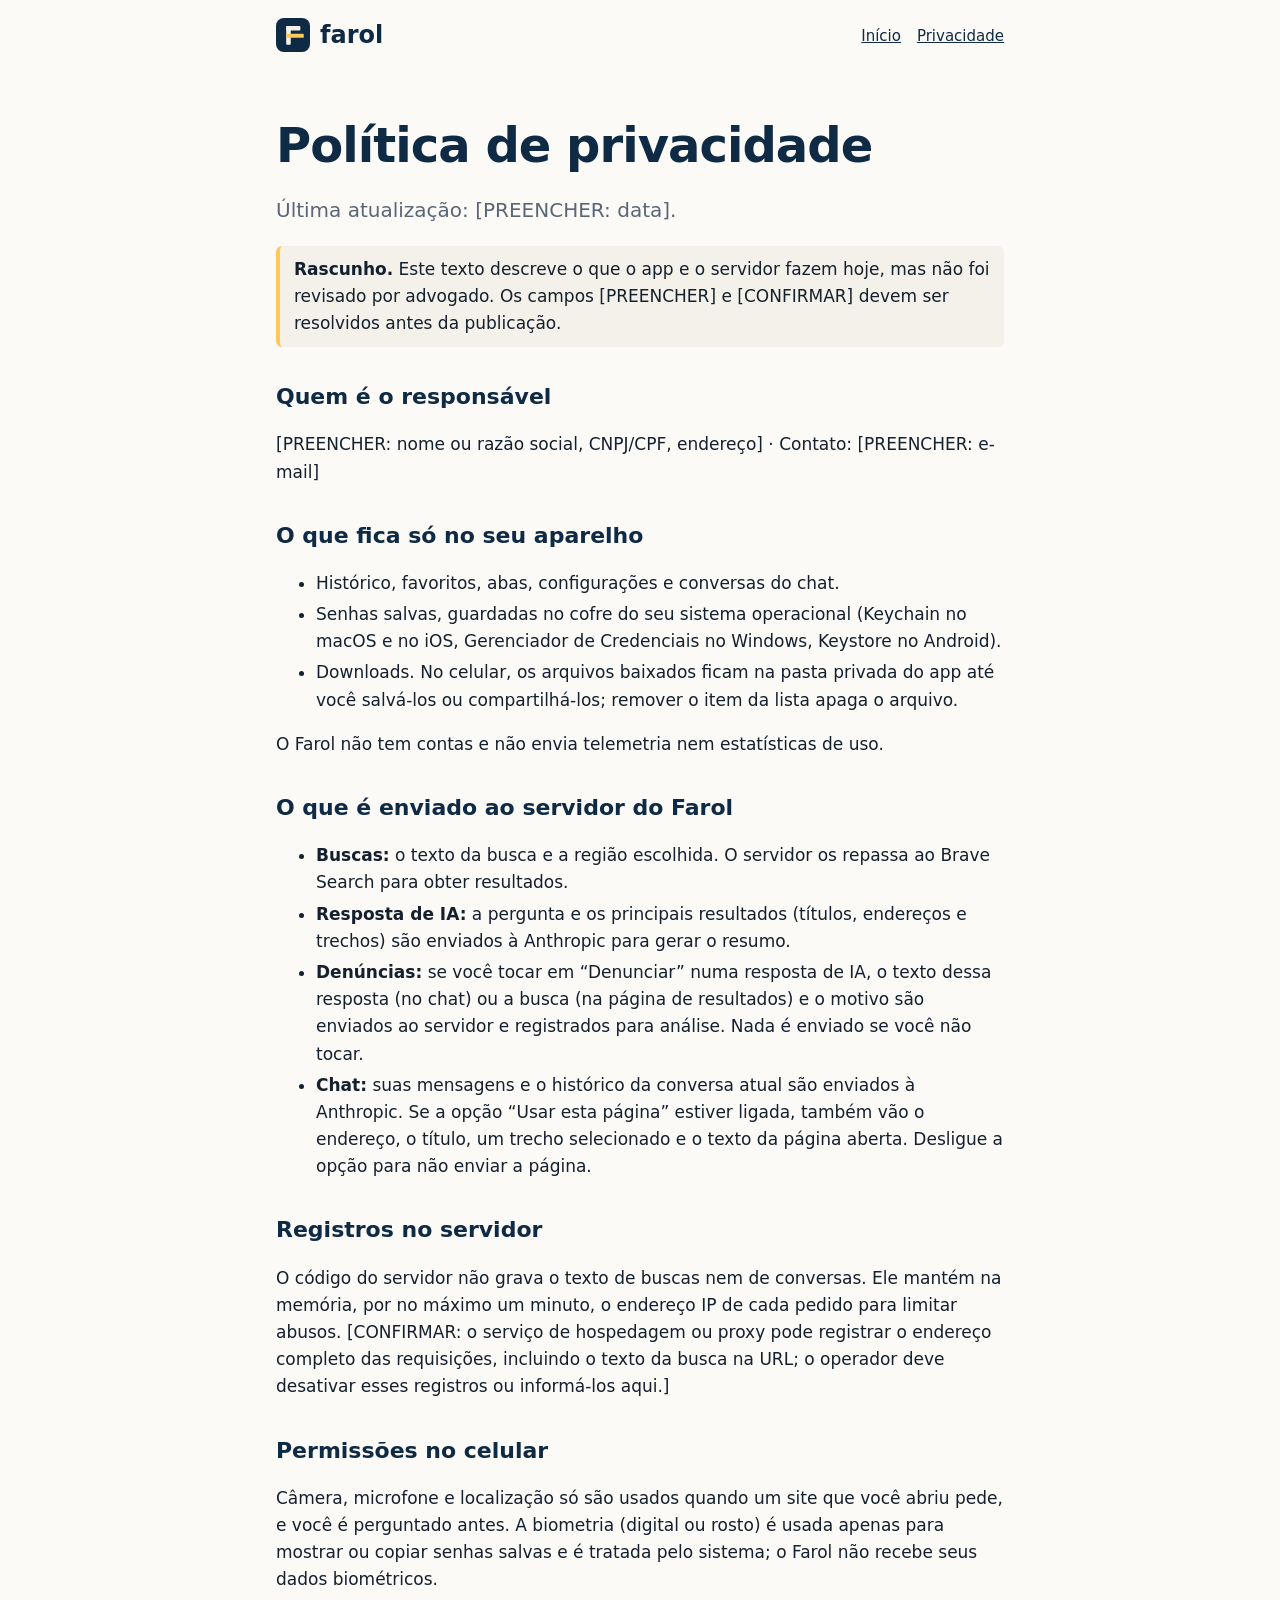
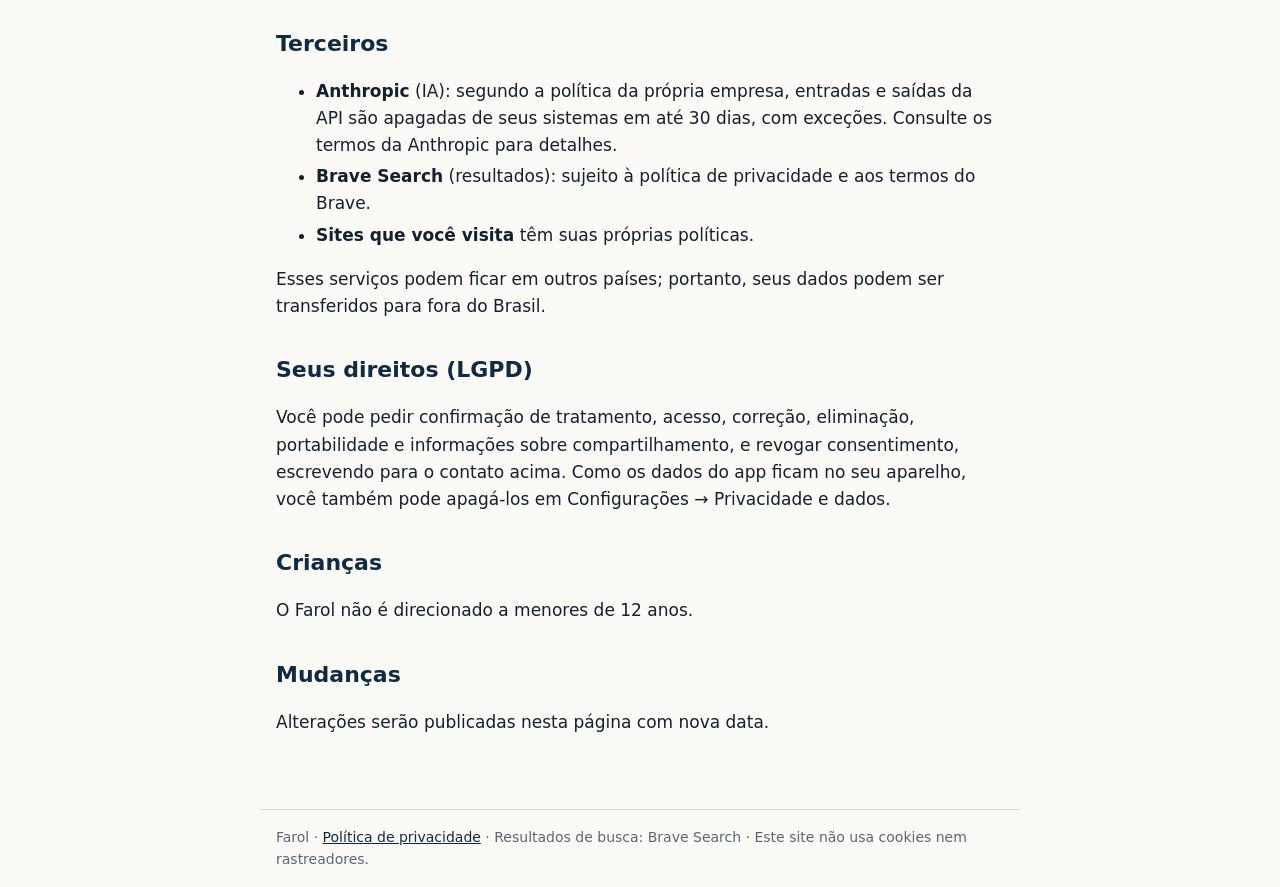
==== privacidade.html @ cc62a4c2 "Add files via upload" ====
<!doctype html><html lang="pt-BR"><head><meta charset="utf-8"><meta name="viewport" content="width=device-width,initial-scale=1"><title>Política de privacidade – Farol</title><meta name="description" content="Como o Farol trata seus dados."><link rel="stylesheet" href="style.css"></head><body>
<header><a class="brand" href="index.html"><svg xmlns="http://www.w3.org/2000/svg" viewBox="0 0 120 120" aria-hidden="true"><rect width="120" height="120" rx="28" fill="#0F2A44"/><rect x="36" y="28" width="16" height="66" rx="3" fill="#F4F1EA"/><rect x="36" y="28" width="50" height="16" rx="3" fill="#F4F1EA"/><rect x="36" y="56" width="62" height="14" rx="3" fill="#FFC857"/></svg><span>farol</span></a><nav><a href="index.html">Início</a><a href="privacidade.html">Privacidade</a></nav></header><main>
<h1>Política de privacidade</h1>
<p class="lead">Última atualização: [PREENCHER: data].</p>
<div class="note"><strong>Rascunho.</strong> Este texto descreve o que o app e o servidor fazem hoje, mas não foi revisado por advogado. Os campos [PREENCHER] e [CONFIRMAR] devem ser resolvidos antes da publicação.</div>
<h2>Quem é o responsável</h2>
<p>[PREENCHER: nome ou razão social, CNPJ/CPF, endereço] · Contato: [PREENCHER: e-mail]</p>
<h2>O que fica só no seu aparelho</h2>
<ul><li>Histórico, favoritos, abas, configurações e conversas do chat.</li><li>Senhas salvas, guardadas no cofre do seu sistema operacional (Keychain no macOS e no iOS, Gerenciador de Credenciais no Windows, Keystore no Android).</li><li>Downloads. No celular, os arquivos baixados ficam na pasta privada do app até você salvá-los ou compartilhá-los; remover o item da lista apaga o arquivo.</li></ul>
<p>O Farol não tem contas e não envia telemetria nem estatísticas de uso.</p>
<h2>O que é enviado ao servidor do Farol</h2>
<ul>
<li><strong>Buscas:</strong> o texto da busca e a região escolhida. O servidor os repassa ao Brave Search para obter resultados.</li>
<li><strong>Resposta de IA:</strong> a pergunta e os principais resultados (títulos, endereços e trechos) são enviados à Anthropic para gerar o resumo.</li>
<li><strong>Denúncias:</strong> se você tocar em “Denunciar” numa resposta de IA, o texto dessa resposta (no chat) ou a busca (na página de resultados) e o motivo são enviados ao servidor e registrados para análise. Nada é enviado se você não tocar.</li>
<li><strong>Chat:</strong> suas mensagens e o histórico da conversa atual são enviados à Anthropic. Se a opção “Usar esta página” estiver ligada, também vão o endereço, o título, um trecho selecionado e o texto da página aberta. Desligue a opção para não enviar a página.</li>
</ul>
<h2>Registros no servidor</h2>
<p>O código do servidor não grava o texto de buscas nem de conversas. Ele mantém na memória, por no máximo um minuto, o endereço IP de cada pedido para limitar abusos. [CONFIRMAR: o serviço de hospedagem ou proxy pode registrar o endereço completo das requisições, incluindo o texto da busca na URL; o operador deve desativar esses registros ou informá-los aqui.]</p>
<h2>Permissões no celular</h2>
<p>Câmera, microfone e localização só são usados quando um site que você abriu pede, e você é perguntado antes. A biometria (digital ou rosto) é usada apenas para mostrar ou copiar senhas salvas e é tratada pelo sistema; o Farol não recebe seus dados biométricos.</p>
<h2>Terceiros</h2>
<ul>
<li><strong>Anthropic</strong> (IA): segundo a política da própria empresa, entradas e saídas da API são apagadas de seus sistemas em até 30 dias, com exceções. Consulte os termos da Anthropic para detalhes.</li>
<li><strong>Brave Search</strong> (resultados): sujeito à política de privacidade e aos termos do Brave.</li>
<li><strong>Sites que você visita</strong> têm suas próprias políticas.</li>
</ul>
<p>Esses serviços podem ficar em outros países; portanto, seus dados podem ser transferidos para fora do Brasil.</p>
<h2>Seus direitos (LGPD)</h2>
<p>Você pode pedir confirmação de tratamento, acesso, correção, eliminação, portabilidade e informações sobre compartilhamento, e revogar consentimento, escrevendo para o contato acima. Como os dados do app ficam no seu aparelho, você também pode apagá-los em Configurações → Privacidade e dados.</p>
<h2>Crianças</h2>
<p>O Farol não é direcionado a menores de 12 anos.</p>
<h2>Mudanças</h2>
<p>Alterações serão publicadas nesta página com nova data.</p>
</main><footer>Farol · <a href="privacidade.html">Política de privacidade</a> · Resultados de busca: Brave Search · Este site não usa cookies nem rastreadores.</footer></body></html>
---- style.css ----
:root{--bg:#FBFAF7;--fg:#14202E;--muted:#5A6675;--line:#D9D5CC;--card:#F4F1EA;--title:#0F2A44;--luz:#FFC857;color-scheme:light}
@media (prefers-color-scheme:dark){:root{--bg:#0A1626;--fg:#EAEFF4;--muted:#93A1B2;--line:#243B55;--card:#11253B;--title:#F4F1EA;color-scheme:dark}}
*{box-sizing:border-box}
body{margin:0;background:var(--bg);color:var(--fg);font:17px/1.6 system-ui,-apple-system,"Segoe UI",Roboto,Arial,sans-serif}
a{color:var(--title)}
header,main,footer{max-width:760px;margin:0 auto;padding:16px}
header{display:flex;align-items:center;justify-content:space-between;gap:16px;flex-wrap:wrap}
.brand{display:inline-flex;align-items:center;gap:10px;font-weight:700;font-size:24px;text-decoration:none;color:var(--title)}
.brand svg{width:34px;height:34px}
nav a{margin-left:16px;font-size:15px}
h1{font-size:clamp(32px,6vw,48px);line-height:1.15;letter-spacing:-.02em;color:var(--title);margin:32px 0 12px}
h2{font-size:22px;color:var(--title);margin:32px 0 8px}
.lead{font-size:20px;color:var(--muted)}
.cards{display:grid;gap:12px;grid-template-columns:repeat(auto-fit,minmax(220px,1fr));margin:24px 0}
.card{background:var(--card);border:1px solid var(--line);border-radius:12px;padding:14px 16px}
.card h3{margin:0 0 4px;font-size:17px}
.card p{margin:0;color:var(--muted);font-size:15px}
.btn{display:inline-block;padding:12px 22px;border-radius:999px;background:var(--luz);color:#0F2A44;font-weight:700;text-decoration:none}
.note{border-left:4px solid var(--luz);background:var(--card);padding:10px 14px;border-radius:6px;margin:16px 0}
footer{color:var(--muted);font-size:14px;border-top:1px solid var(--line);margin-top:40px}
li{margin:4px 0}
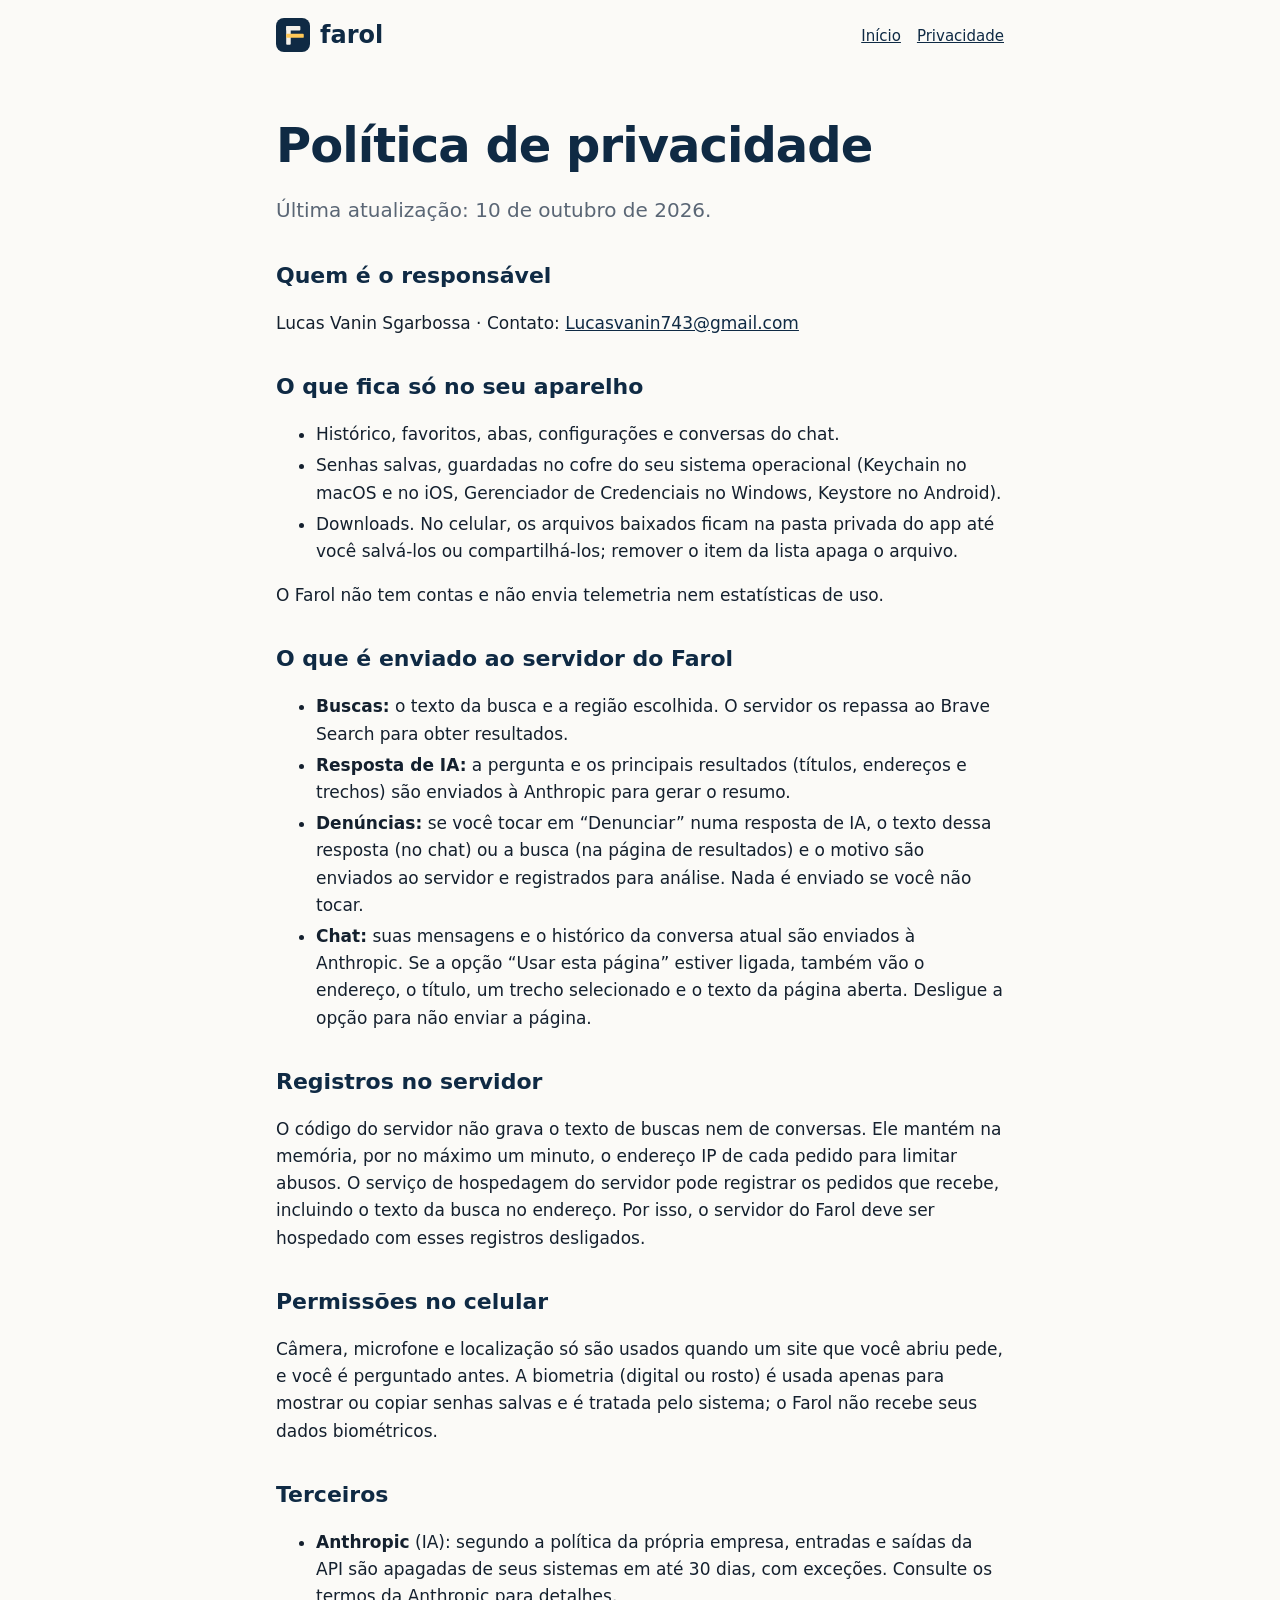
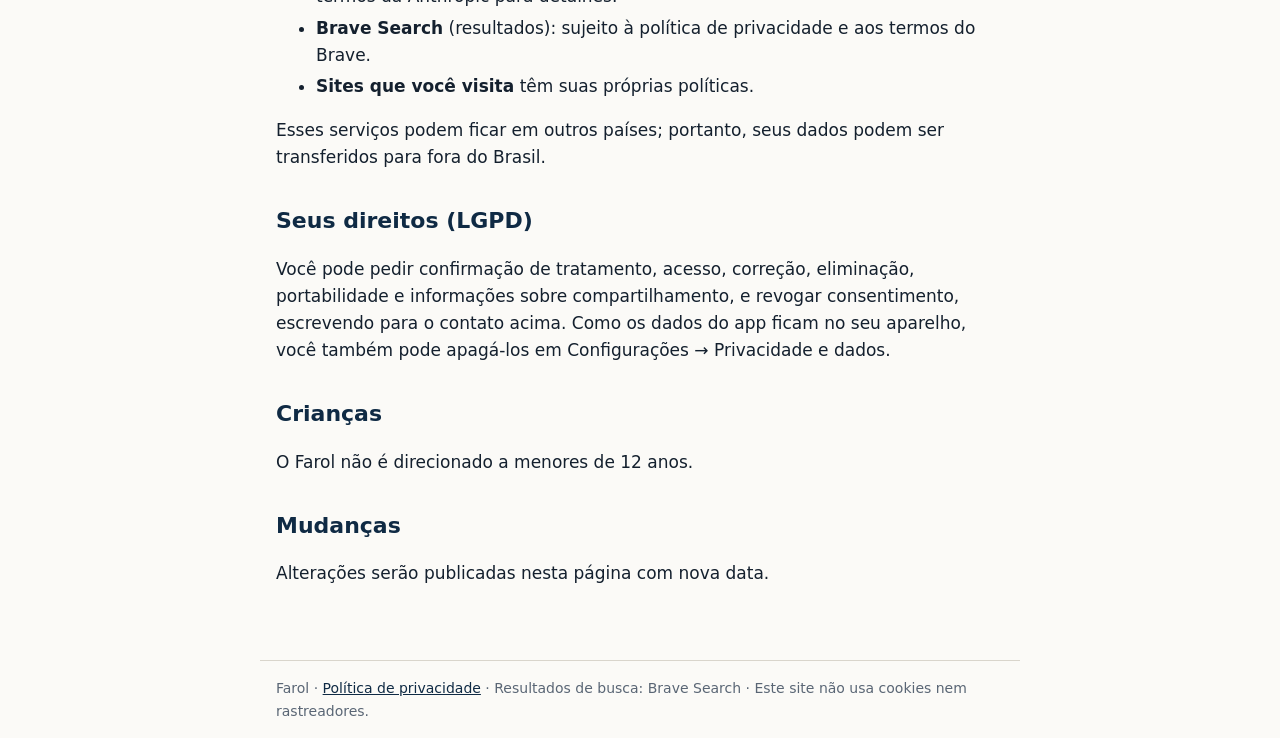
==== commit c97695bb: "Add files via upload" ====
--- a/privacidade.html
+++ b/privacidade.html
@@ -1,10 +1,9 @@
 <!doctype html><html lang="pt-BR"><head><meta charset="utf-8"><meta name="viewport" content="width=device-width,initial-scale=1"><title>Política de privacidade – Farol</title><meta name="description" content="Como o Farol trata seus dados."><link rel="stylesheet" href="style.css"></head><body>
 <header><a class="brand" href="index.html"><svg xmlns="http://www.w3.org/2000/svg" viewBox="0 0 120 120" aria-hidden="true"><rect width="120" height="120" rx="28" fill="#0F2A44"/><rect x="36" y="28" width="16" height="66" rx="3" fill="#F4F1EA"/><rect x="36" y="28" width="50" height="16" rx="3" fill="#F4F1EA"/><rect x="36" y="56" width="62" height="14" rx="3" fill="#FFC857"/></svg><span>farol</span></a><nav><a href="index.html">Início</a><a href="privacidade.html">Privacidade</a></nav></header><main>
 <h1>Política de privacidade</h1>
-<p class="lead">Última atualização: [PREENCHER: data].</p>
-<div class="note"><strong>Rascunho.</strong> Este texto descreve o que o app e o servidor fazem hoje, mas não foi revisado por advogado. Os campos [PREENCHER] e [CONFIRMAR] devem ser resolvidos antes da publicação.</div>
+<p class="lead">Última atualização: 10 de outubro de 2026.</p>
 <h2>Quem é o responsável</h2>
-<p>[PREENCHER: nome ou razão social, CNPJ/CPF, endereço] · Contato: [PREENCHER: e-mail]</p>
+<p>Lucas Vanin Sgarbossa · Contato: <a href="mailto:Lucasvanin743@gmail.com">Lucasvanin743@gmail.com</a></p>
 <h2>O que fica só no seu aparelho</h2>
 <ul><li>Histórico, favoritos, abas, configurações e conversas do chat.</li><li>Senhas salvas, guardadas no cofre do seu sistema operacional (Keychain no macOS e no iOS, Gerenciador de Credenciais no Windows, Keystore no Android).</li><li>Downloads. No celular, os arquivos baixados ficam na pasta privada do app até você salvá-los ou compartilhá-los; remover o item da lista apaga o arquivo.</li></ul>
 <p>O Farol não tem contas e não envia telemetria nem estatísticas de uso.</p>
@@ -16,7 +15,7 @@
 <li><strong>Chat:</strong> suas mensagens e o histórico da conversa atual são enviados à Anthropic. Se a opção “Usar esta página” estiver ligada, também vão o endereço, o título, um trecho selecionado e o texto da página aberta. Desligue a opção para não enviar a página.</li>
 </ul>
 <h2>Registros no servidor</h2>
-<p>O código do servidor não grava o texto de buscas nem de conversas. Ele mantém na memória, por no máximo um minuto, o endereço IP de cada pedido para limitar abusos. [CONFIRMAR: o serviço de hospedagem ou proxy pode registrar o endereço completo das requisições, incluindo o texto da busca na URL; o operador deve desativar esses registros ou informá-los aqui.]</p>
+<p>O código do servidor não grava o texto de buscas nem de conversas. Ele mantém na memória, por no máximo um minuto, o endereço IP de cada pedido para limitar abusos. O serviço de hospedagem do servidor pode registrar os pedidos que recebe, incluindo o texto da busca no endereço. Por isso, o servidor do Farol deve ser hospedado com esses registros desligados.</p>
 <h2>Permissões no celular</h2>
 <p>Câmera, microfone e localização só são usados quando um site que você abriu pede, e você é perguntado antes. A biometria (digital ou rosto) é usada apenas para mostrar ou copiar senhas salvas e é tratada pelo sistema; o Farol não recebe seus dados biométricos.</p>
 <h2>Terceiros</h2>
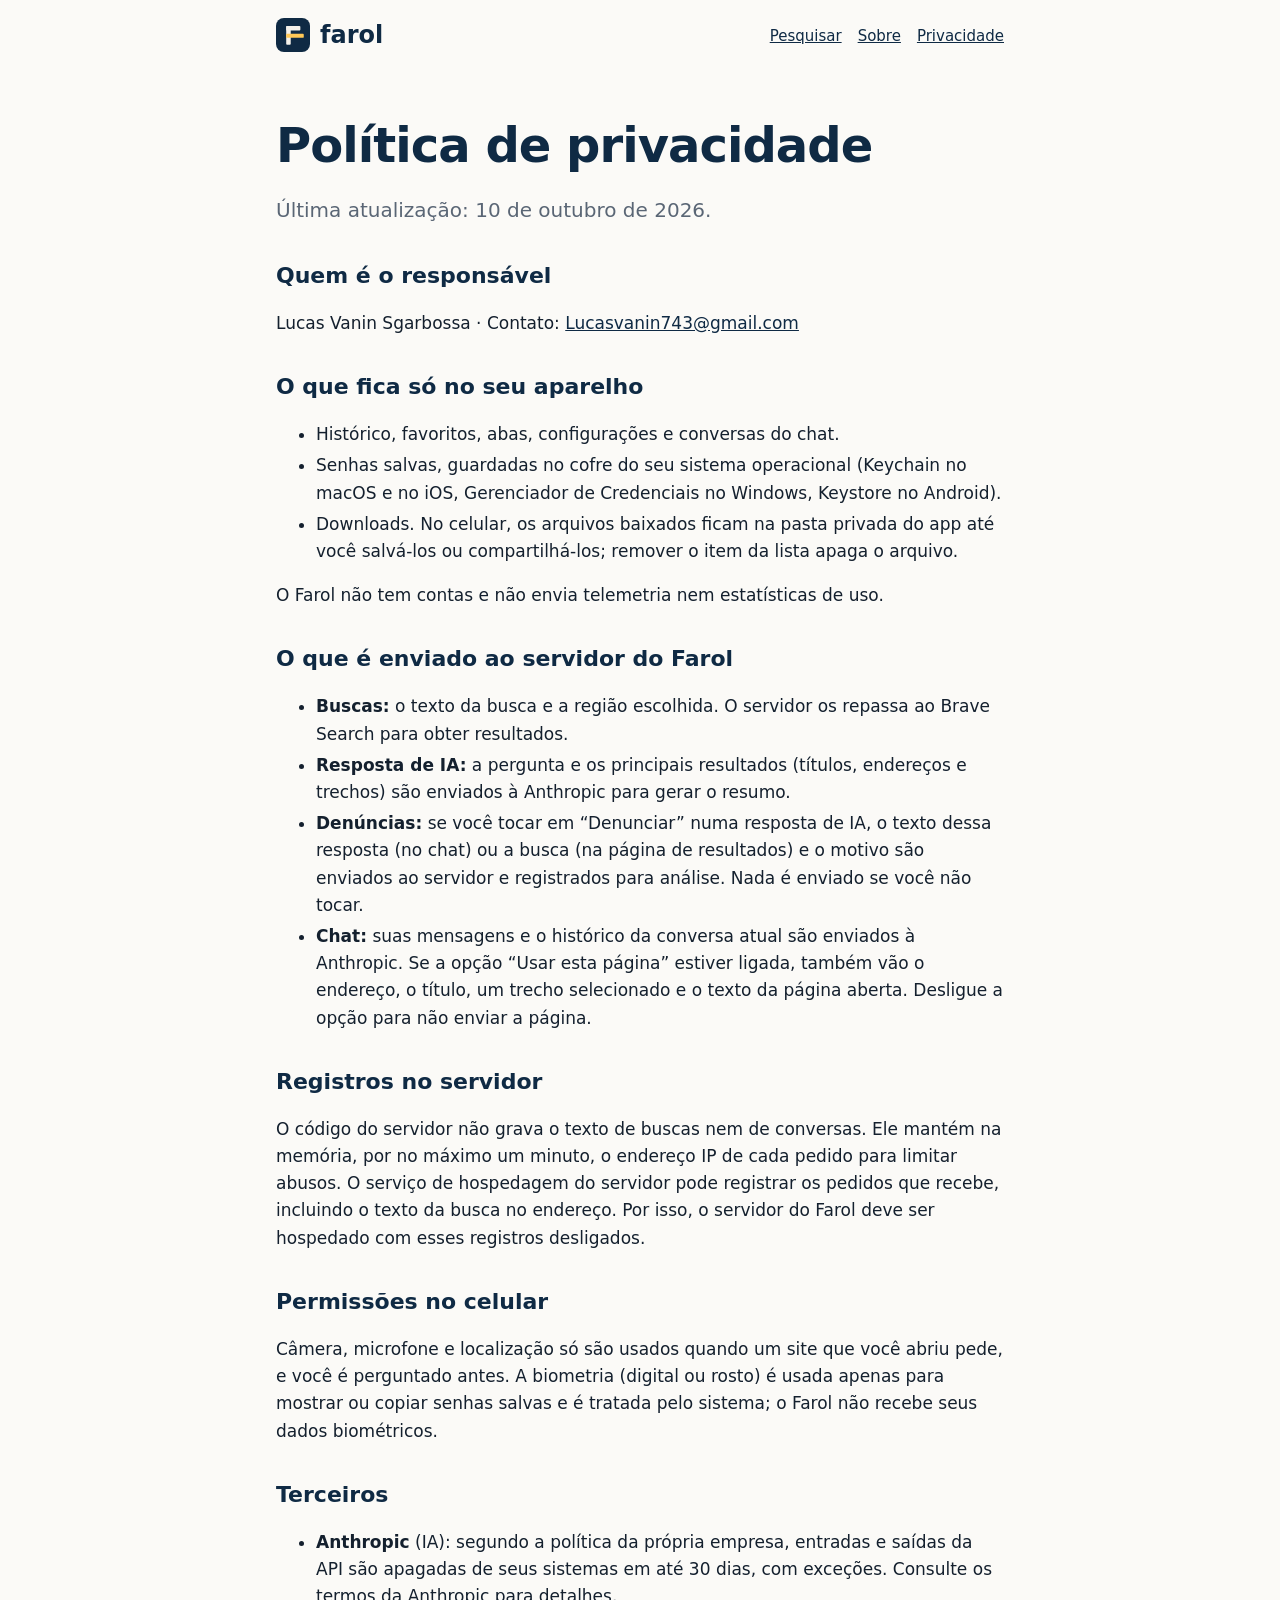
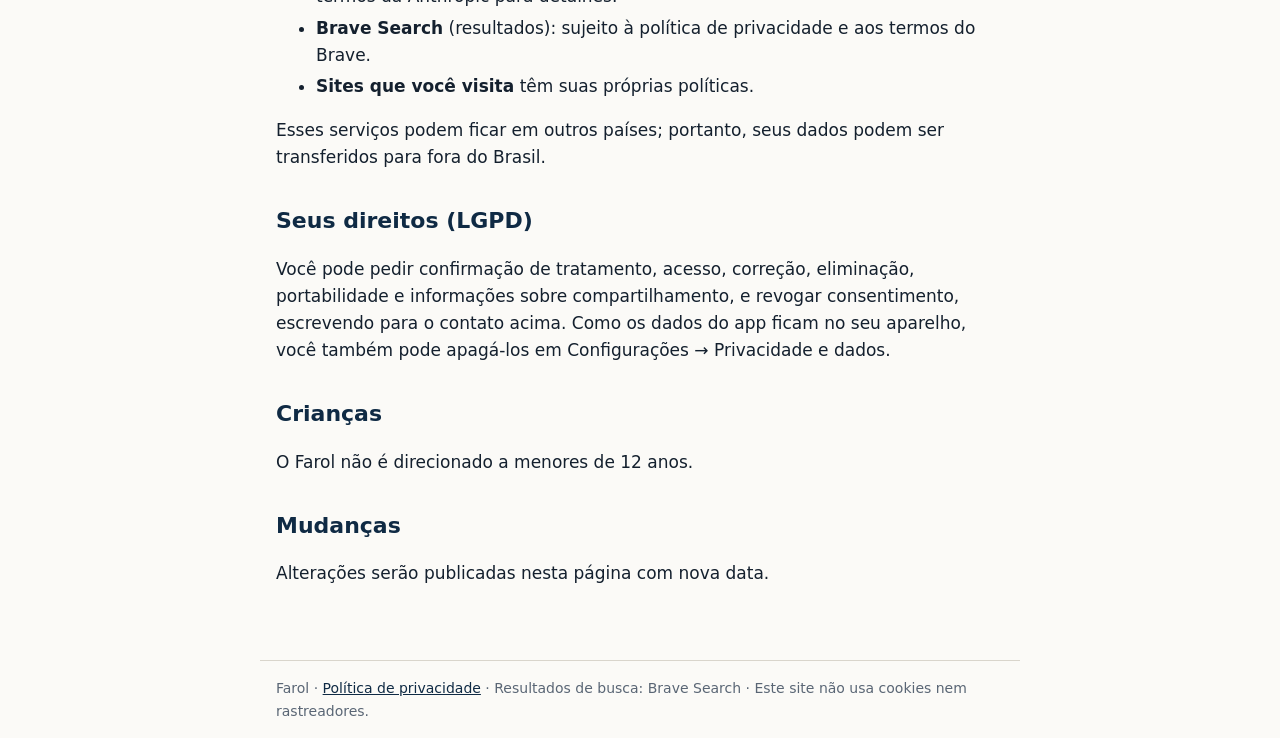
==== commit f1c8096e: "Add files via upload" ====
--- a/privacidade.html
+++ b/privacidade.html
@@ -1,5 +1,5 @@
 <!doctype html><html lang="pt-BR"><head><meta charset="utf-8"><meta name="viewport" content="width=device-width,initial-scale=1"><title>Política de privacidade – Farol</title><meta name="description" content="Como o Farol trata seus dados."><link rel="stylesheet" href="style.css"></head><body>
-<header><a class="brand" href="index.html"><svg xmlns="http://www.w3.org/2000/svg" viewBox="0 0 120 120" aria-hidden="true"><rect width="120" height="120" rx="28" fill="#0F2A44"/><rect x="36" y="28" width="16" height="66" rx="3" fill="#F4F1EA"/><rect x="36" y="28" width="50" height="16" rx="3" fill="#F4F1EA"/><rect x="36" y="56" width="62" height="14" rx="3" fill="#FFC857"/></svg><span>farol</span></a><nav><a href="index.html">Início</a><a href="privacidade.html">Privacidade</a></nav></header><main>
+<header><a class="brand" href="index.html"><svg xmlns="http://www.w3.org/2000/svg" viewBox="0 0 120 120" aria-hidden="true"><rect width="120" height="120" rx="28" fill="#0F2A44"/><rect x="36" y="28" width="16" height="66" rx="3" fill="#F4F1EA"/><rect x="36" y="28" width="50" height="16" rx="3" fill="#F4F1EA"/><rect x="36" y="56" width="62" height="14" rx="3" fill="#FFC857"/></svg><span>farol</span></a><nav><a href="index.html">Pesquisar</a><a href="sobre.html">Sobre</a><a href="privacidade.html">Privacidade</a></nav></header><main>
 <h1>Política de privacidade</h1>
 <p class="lead">Última atualização: 10 de outubro de 2026.</p>
 <h2>Quem é o responsável</h2>
